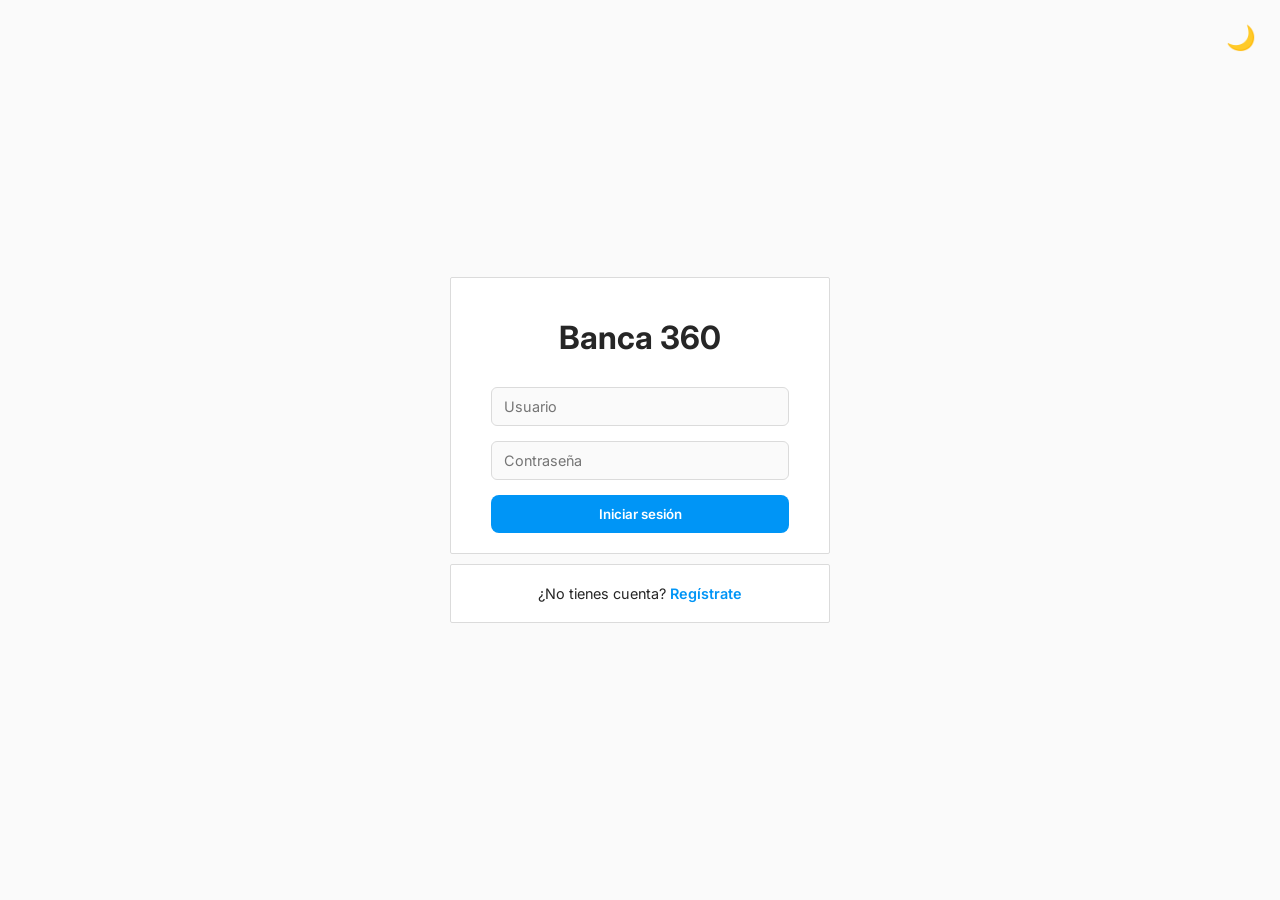
==== index.html @ 1334b903 "V 1.1 cambios en los html" ====
<!DOCTYPE html>
<html lang="es" data-theme="light">
<head>
    <meta charset="UTF-8">
    <meta name="viewport" content="width=device-width, initial-scale=1.0">
    <title>Banca 360 - Iniciar Sesión</title>
    <link rel="stylesheet" href="./css/global.css">
    <link rel="stylesheet" href="./css/components.css">
    <link rel="stylesheet" href="./css/auth.css">
</head>
<body>

<button id="themeToggle" class="btn-icon theme-toggle-auth" title="Cambiar tema">🌙</button>

<div class="auth-wrapper">
    <div class="auth-container">
        
        <!-- LOGIN VIEW -->
        <div id="loginView">
            <div class="auth-card">
                <h1>Banca 360</h1>
                <form id="loginForm">
                    <div class="form-group">
                        <input type="text" id="loginUser" class="input-control" placeholder="Usuario" required>
                    </div>
                    <div class="form-group">
                        <input type="password" id="loginPass" class="input-control" placeholder="Contraseña" required>
                    </div>
                    <button type="submit" class="btn btn-auth" id="btnLogin">
                        <span id="loginText">Iniciar sesión</span>
                        <div id="loginSpinner" class="spinner"></div>
                    </button>
                    <div id="loginError" class="error-text" style="margin-top: 15px;">Usuario o contraseña incorrectos.</div>
                </form>
            </div>
            <div class="auth-switch">
                ¿No tienes cuenta? <a href="#" id="showRegister">Regístrate</a>
            </div>
        </div>

        <!-- REGISTER VIEW -->
        <div id="registerView" class="hidden">
            <div class="auth-card">
                <h1>Banca 360</h1>
                <p style="color: var(--text-muted); font-size: 0.9rem; margin-bottom: 15px;">Crea tu cuenta para gestionar tu dinero.</p>
                <form id="registerForm">
                    <div class="form-group">
                        <input type="text" id="regUser" class="input-control" placeholder="Usuario" required>
                    </div>
                    <div class="form-group">
                        <input type="password" id="regPass" class="input-control" placeholder="Contraseña (mínimo 6 números)" required>
                        <div id="passError" class="error-text">La contraseña debe tener al menos 6 caracteres numéricos.</div>
                    </div>
                    <div class="form-group">
                        <input type="password" id="regPassConfirm" class="input-control" placeholder="Confirmar contraseña" required>
                        <div id="confirmError" class="error-text">Las contraseñas no coinciden.</div>
                    </div>
                    <button type="submit" class="btn btn-auth">Registrarte</button>
                </form>
            </div>
            <div class="auth-switch">
                ¿Tienes una cuenta? <a href="#" id="showLogin">Entrar</a>
            </div>
        </div>

        <!-- SECURITY QUESTIONS VIEW -->
        <div id="securityView" class="hidden">
            <div class="auth-card security-questions-container">
                <h1>Seguridad</h1>
                <h3>Configura tus preguntas de seguridad</h3>
                <p style="color: var(--text-muted); font-size: 0.85rem; margin-bottom: 20px;">Es un requisito obligatorio para finalizar tu registro.</p>
                <form id="securityForm">
                    <div class="form-group">
                        <label>¿Cuál es el nombre de tu primera mascota?</label>
                        <input type="text" id="secQ1" class="input-control" required>
                    </div>
                    <div class="form-group">
                        <label>¿En qué ciudad naciste?</label>
                        <input type="text" id="secQ2" class="input-control" required>
                    </div>
                    <button type="submit" class="btn btn-auth">Finalizar Registro</button>
                </form>
            </div>
        </div>

    </div>
</div>

<script src="./js/theme.js"></script>
<script src="./js/auth.js"></script>

</body>
</html>
---- css/global.css ----
@import url('https://fonts.googleapis.com/css2?family=Inter:wght@300;400;500;600;700&display=swap');

:root {
    /* Light Theme */
    --bg-color: #fafafa;
    --text-color: #262626;
    --text-muted: #8e8e8e;
    --primary-color: #0095f6;
    --primary-hover: #1877f2;
    --card-bg: #ffffff;
    --border-color: #dbdbdb;
    --input-bg: #fafafa;
    --error-color: #ed4956;
    --success-color: #4CAF50;
    --font-family: 'Inter', -apple-system, BlinkMacSystemFont, "Segoe UI", Roboto, Helvetica, Arial, sans-serif;
}

[data-theme="dark"] {
    /* Dark Theme */
    --bg-color: #000000;
    --text-color: #f5f5f5;
    --text-muted: #a8a8a8;
    --primary-color: #0095f6; /* Instagram keeps the blue action color */
    --primary-hover: #1877f2;
    --card-bg: #121212;
    --border-color: #363636;
    --input-bg: #121212;
    --error-color: #ed4956;
    --success-color: #4CAF50;
}

* {
    margin: 0;
    padding: 0;
    box-sizing: border-box;
}

body {
    font-family: var(--font-family);
    background-color: var(--bg-color);
    color: var(--text-color);
    transition: background-color 0.3s ease, color 0.3s ease;
    min-height: 100vh;
    display: flex;
    flex-direction: column;
}

a {
    color: var(--primary-color);
    text-decoration: none;
    font-weight: 600;
}

a:hover {
    text-decoration: underline;
}

h1, h2, h3, h4, h5, h6 {
    font-weight: 600;
}

.hidden {
    display: none !important;
}
---- css/components.css ----
/* Botones */
.btn {
    background-color: var(--primary-color);
    color: #fff;
    border: none;
    border-radius: 8px;
    padding: 10px 16px;
    font-weight: 600;
    font-family: var(--font-family);
    cursor: pointer;
    transition: background-color 0.2s ease, transform 0.1s ease;
    width: 100%;
    display: flex;
    justify-content: center;
    align-items: center;
}

.btn:hover {
    background-color: var(--primary-hover);
}

.btn:active {
    transform: scale(0.98);
}

.btn-secondary {
    background-color: transparent;
    color: var(--text-color);
    border: 1px solid var(--border-color);
}

.btn-secondary:hover {
    background-color: var(--border-color);
    color: var(--text-color);
}

.btn-icon {
    background: none;
    border: none;
    color: var(--text-color);
    cursor: pointer;
    font-size: 1.2rem;
    padding: 4px;
}

/* Tarjetas */
.card {
    background-color: var(--card-bg);
    border: 1px solid var(--border-color);
    border-radius: 12px;
    padding: 20px;
    margin-bottom: 20px;
    box-shadow: 0 1px 2px rgba(0,0,0,0.05);
}

/* Formularios */
.form-group {
    margin-bottom: 15px;
    width: 100%;
}

.form-group label {
    display: block;
    margin-bottom: 5px;
    font-size: 0.85rem;
    font-weight: 500;
    color: var(--text-muted);
}

.input-control {
    width: 100%;
    background-color: var(--input-bg);
    border: 1px solid var(--border-color);
    color: var(--text-color);
    border-radius: 6px;
    padding: 10px 12px;
    font-size: 0.9rem;
    font-family: var(--font-family);
    transition: border-color 0.2s ease;
}

.input-control:focus {
    outline: none;
    border-color: var(--primary-color);
}

.input-error {
    border-color: var(--error-color) !important;
}

.error-text {
    color: var(--error-color);
    font-size: 0.75rem;
    margin-top: 4px;
    display: none;
}

.error-text.visible {
    display: block;
}

/* Spinner */
.spinner {
    border: 3px solid rgba(255, 255, 255, 0.3);
    border-radius: 50%;
    border-top: 3px solid #fff;
    width: 20px;
    height: 20px;
    animation: spin 1s linear infinite;
    display: none;
}

@keyframes spin {
    0% { transform: rotate(0deg); }
    100% { transform: rotate(360deg); }
}
---- css/auth.css ----
.auth-wrapper {
    display: flex;
    justify-content: center;
    align-items: center;
    min-height: 100vh;
    padding: 20px;
}

.auth-container {
    width: 100%;
    max-width: 380px;
}

.auth-card {
    background-color: var(--card-bg);
    border: 1px solid var(--border-color);
    border-radius: 2px;
    padding: 40px 40px 20px 40px;
    text-align: center;
    margin-bottom: 10px;
}

.auth-card h1 {
    font-size: 2rem;
    margin-bottom: 30px;
    font-weight: 700;
    font-family: var(--font-family);
    color: var(--text-color);
}

.auth-switch {
    background-color: var(--card-bg);
    border: 1px solid var(--border-color);
    border-radius: 2px;
    padding: 20px;
    text-align: center;
    font-size: 0.9rem;
}

.auth-switch a {
    color: var(--primary-color);
    font-weight: 600;
}

.btn-auth {
    margin-top: 10px;
    height: 38px;
}

.spinner-container {
    display: flex;
    justify-content: center;
    align-items: center;
    height: 100%;
}

.security-questions-container {
    text-align: left;
}

.security-questions-container h3 {
    margin-bottom: 15px;
    font-size: 1.1rem;
}

.theme-toggle-auth {
    position: absolute;
    top: 20px;
    right: 20px;
    font-size: 1.5rem;
}
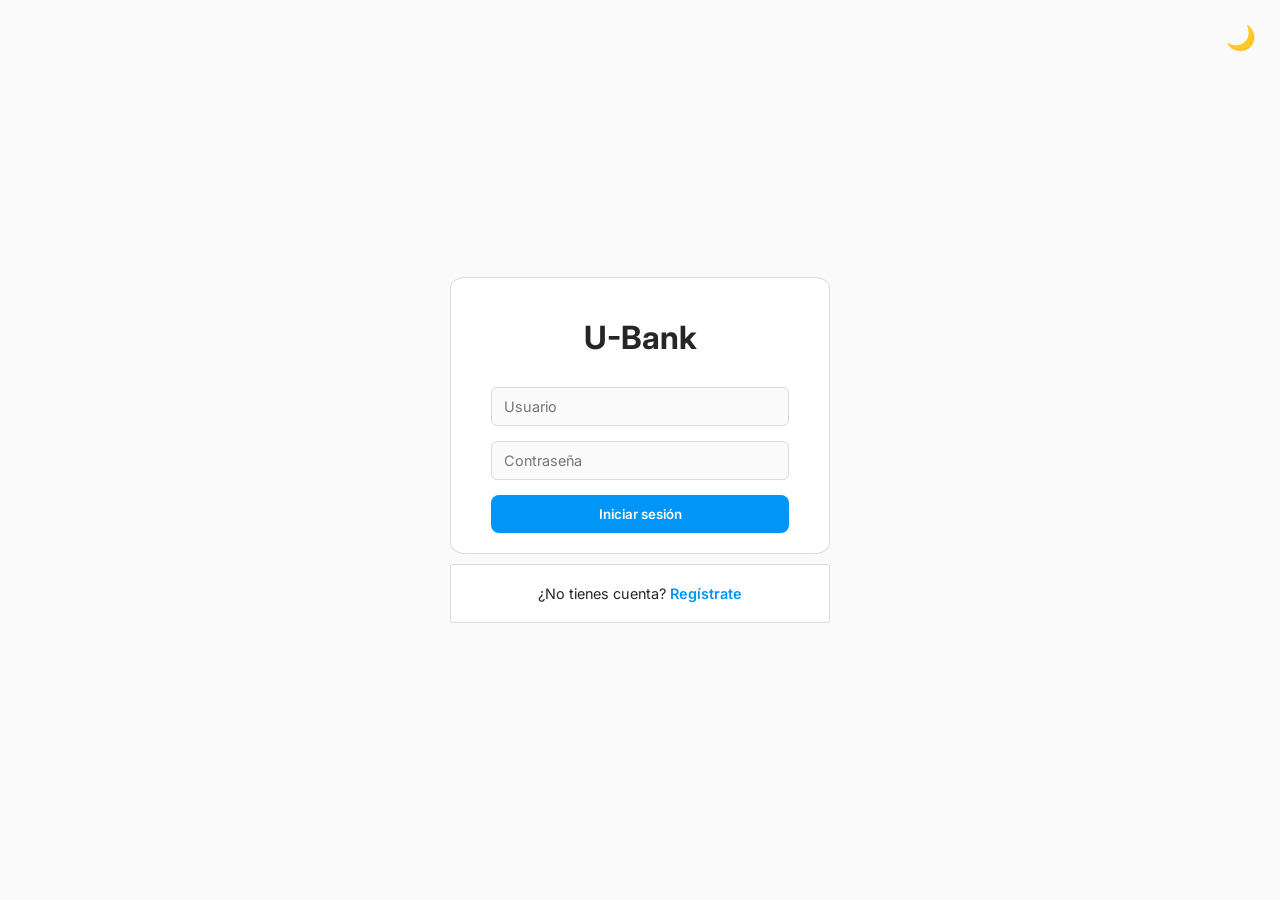
==== commit 1d1093c8: "ultimos retoques" ====
--- a/index.html
+++ b/index.html
@@ -3,7 +3,7 @@
 <head>
     <meta charset="UTF-8">
     <meta name="viewport" content="width=device-width, initial-scale=1.0">
-    <title>Banca 360 - Iniciar Sesión</title>
+    <title>U-Bank - Iniciar Sesión</title>
     <link rel="stylesheet" href="./css/global.css">
     <link rel="stylesheet" href="./css/components.css">
     <link rel="stylesheet" href="./css/auth.css">
@@ -18,7 +18,7 @@
         <!-- LOGIN VIEW -->
         <div id="loginView">
             <div class="auth-card">
-                <h1>Banca 360</h1>
+                <h1>U-Bank</h1>
                 <form id="loginForm">
                     <div class="form-group">
                         <input type="text" id="loginUser" class="input-control" placeholder="Usuario" required>
@@ -41,7 +41,7 @@
         <!-- REGISTER VIEW -->
         <div id="registerView" class="hidden">
             <div class="auth-card">
-                <h1>Banca 360</h1>
+                <h1>U-Bank</h1>
                 <p style="color: var(--text-muted); font-size: 0.9rem; margin-bottom: 15px;">Crea tu cuenta para gestionar tu dinero.</p>
                 <form id="registerForm">
                     <div class="form-group">
--- a/css/global.css
+++ b/css/global.css
@@ -15,7 +15,7 @@
     --font-family: 'Inter', -apple-system, BlinkMacSystemFont, "Segoe UI", Roboto, Helvetica, Arial, sans-serif;
 }
 
-[data-theme="dark"] {
+body.dark-mode {
     /* Dark Theme */
     --bg-color: #000000;
     --text-color: #f5f5f5;
--- a/css/auth.css
+++ b/css/auth.css
@@ -18,6 +18,7 @@
     padding: 40px 40px 20px 40px;
     text-align: center;
     margin-bottom: 10px;
+    border-radius: 4%;
 }
 
 .auth-card h1 {
